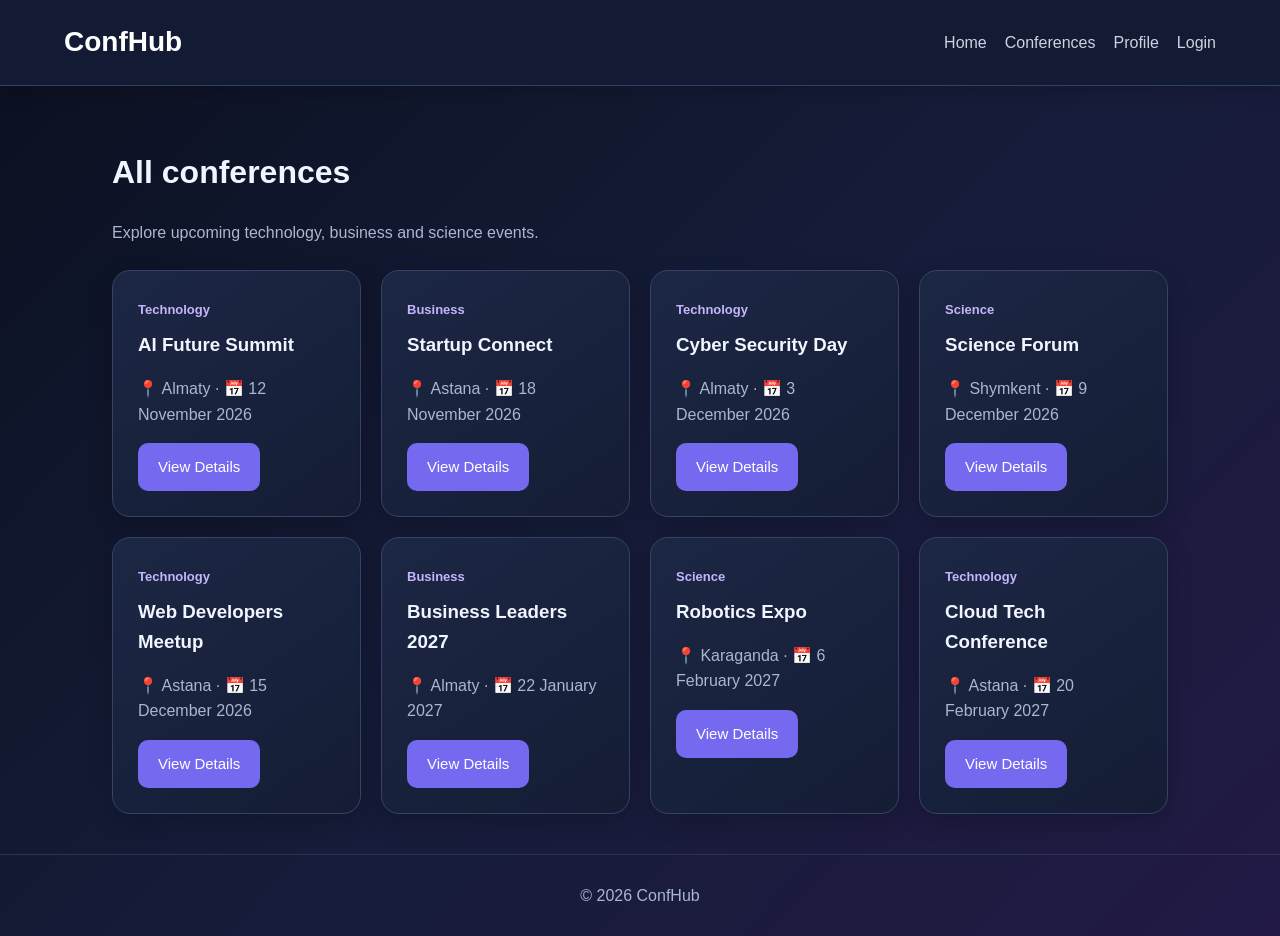
==== conferences.html @ 29833902 "commit 1" ====
<!DOCTYPE html>
<html lang="en">

<head>
    <meta charset="UTF-8">
    <meta name="viewport" content="width=device-width, initial-scale=1.0">
    <title>Conferences | ConfHub</title>
    <link rel="stylesheet" href="css/style.css">
</head>

<body>

    <header>
        <a class="logo" href="index.html">ConfHub</a>

        <nav>
            <a href="index.html">Home</a>
            <a href="conferences.html">Conferences</a>
            <a href="profile.html">Profile</a>
            <a href="login.html">Login</a>
        </nav>
    </header>

    <main>

        <h1>All conferences</h1>

        <p class="muted">
            Explore upcoming technology, business and science events.
        </p>

        <div class="cards">

            <article class="card">
                <span class="tag">Technology</span>

                <h3>AI Future Summit</h3>

                <p class="muted">
                    📍 Almaty · 📅 12 November 2026
                </p>

                <a class="btn" href="details.html">
                    View Details
                </a>
            </article>

            <article class="card">
                <span class="tag">Business</span>

                <h3>Startup Connect</h3>

                <p class="muted">
                    📍 Astana · 📅 18 November 2026
                </p>

                <a class="btn" href="details.html">
                    View Details
                </a>
            </article>

            <article class="card">
                <span class="tag">Technology</span>

                <h3>Cyber Security Day</h3>

                <p class="muted">
                    📍 Almaty · 📅 3 December 2026
                </p>

                <a class="btn" href="details.html">
                    View Details
                </a>
            </article>

            <article class="card">
                <span class="tag">Science</span>

                <h3>Science Forum</h3>

                <p class="muted">
                    📍 Shymkent · 📅 9 December 2026
                </p>

                <a class="btn" href="details.html">
                    View Details
                </a>
            </article>

            <article class="card">
                <span class="tag">Technology</span>

                <h3>Web Developers Meetup</h3>

                <p class="muted">
                    📍 Astana · 📅 15 December 2026
                </p>

                <a class="btn" href="details.html">
                    View Details
                </a>
            </article>

            <article class="card">
                <span class="tag">Business</span>

                <h3>Business Leaders 2027</h3>

                <p class="muted">
                    📍 Almaty · 📅 22 January 2027
                </p>

                <a class="btn" href="details.html">
                    View Details
                </a>
            </article>

            <article class="card">
                <span class="tag">Science</span>

                <h3>Robotics Expo</h3>

                <p class="muted">
                    📍 Karaganda · 📅 6 February 2027
                </p>

                <a class="btn" href="details.html">
                    View Details
                </a>
            </article>

            <article class="card">
                <span class="tag">Technology</span>

                <h3>Cloud Tech Conference</h3>

                <p class="muted">
                    📍 Astana · 📅 20 February 2027
                </p>

                <a class="btn" href="details.html">
                    View Details
                </a>
            </article>

        </div>

    </main>

    <footer>
        © 2026 ConfHub
    </footer>

</body>
</html>
---- css/style.css ----
*{
  box-sizing:border-box
}
/* боди мы тут делаем фон градиент*/
body {
    margin: 0;
    font-family: Arial, sans-serif;
    color: #f1f5ff;
    line-height: 1.6;

    background: linear-gradient(
        135deg,
        #0b1020,
        #151c38,
        #221a45
    );

    min-height: 100vh;
}

/* хедер */
header {
    display: flex;
    justify-content: space-between;
    align-items: center;
    gap: 15px;

    padding: 20px 5%;

    background: rgba(20, 27, 52, 0.95);
    border-bottom: 1px solid #343e65;
    box-shadow: 0 4px 20px rgba(0, 0, 0, 0.2);
}

nav a {
    color: #cbd5e1;
    text-decoration: none;
    font-weight: 500;
    transition: 0.3s;
}

nav a:hover {
    color: #a78bfa;
}

.logo {
    font-size: 28px;
    font-weight: bold;
    color: #ffffff;
}
/* конец хедера */

a{
  color:#a5b4fc;
  text-decoration:none
}

nav{
  display:flex;
  gap:18px;
  flex-wrap:wrap
}

main{
  max-width:1100px;
  margin:auto;
  padding:40px 22px;
  min-height:75vh
}

.hero{
  padding:70px 35px;
  border-radius:20px;
  background:linear-gradient(120deg,#283568,#502b8b);
  margin-bottom:42px
}

.hero h1{
  font-size:clamp(32px,5vw,52px);
  max-width:650px;
  margin:0
}

.hero p{
  margin-bottom:30px;
  color:#e0e7ff
}

.btn{
  display:inline-block;
  border:0;
  border-radius:10px;
  padding:12px 20px;
  background:#7569ef;
  color:white;
  cursor:pointer;
  font-size:15px
}

.btn:hover{
  background:#5d50d6
}

.cards{
  display:grid;
  grid-template-columns:repeat(auto-fit,minmax(240px,1fr));
  gap:20px;
  margin-top:25px
}

/* Карточки*/
.card {
    background: linear-gradient(145deg, #1c2744, #151d35);
    border: 1px solid #364267;
    border-radius: 18px;
    padding: 25px;

    box-shadow: 0 8px 25px rgba(0, 0, 0, 0.2);
    transition: 0.3s;
}

.card:hover {
    transform: translateY(-7px);
    border-color: #8875f5;
    box-shadow: 0 15px 35px rgba(105, 80, 220, 0.25);
}

.card h3{
  margin:8px 0
}

.tag{
  color:#c4b5fd;
  font-size:13px;
  font-weight:bold
}

.muted{
  color:#aab7d0
}

.filters{
  display:flex;
  gap:12px;
  flex-wrap:wrap
}

input,select{
  background:#0d162b;
  color:white;
  border:1px solid #46536e;
  border-radius:9px;
  padding:12px;
  font:inherit;
  max-width:100%
}

.filters input{
  flex:1;
  min-width:200px
}

.panel{
  max-width:460px;
  margin:25px auto
}

.panel label{
  display:block;
  margin:14px 0
}

.message{
  color:#fda4af
}

.success{
  color:#86efac
}

.detail{
  max-width:760px
}

.schedule{
  padding:15px 20px;
  background:#10192e;
  border-radius:10px;
  margin:20px 0
}

footer{
  text-align:center;
  padding:28px;
  color:#aab7d0;
  border-top:1px solid #29344e
}


/* логин и рега */
.panel {
    background: #1b2440;
    border: 1px solid #3c4770;
    border-radius: 20px;
    padding: 35px;
    box-shadow: 0 12px 35px rgba(0, 0, 0, 0.25);
}

.panel h1 {
    text-align: center;
    margin-bottom: 30px;
}

.panel input {
    background: #10182d;
    border: 1px solid #485477;
    border-radius: 10px;
    padding: 13px;
    color: white;
    transition: 0.3s;
    display: block;
    width: 100%;
    margin-top: 5px;
}

.panel input:focus {
    outline: none;
    border-color: #a78bfa;
    box-shadow: 0 0 0 3px rgba(167, 139, 250, 0.15);
}

@media(max-width:600px){
  header{
    padding:18px;
    align-items:flex-start;
    flex-direction:column
  }
  .hero{
    padding:40px 23px
  }
  main{
    padding:25px 16px
  }
}
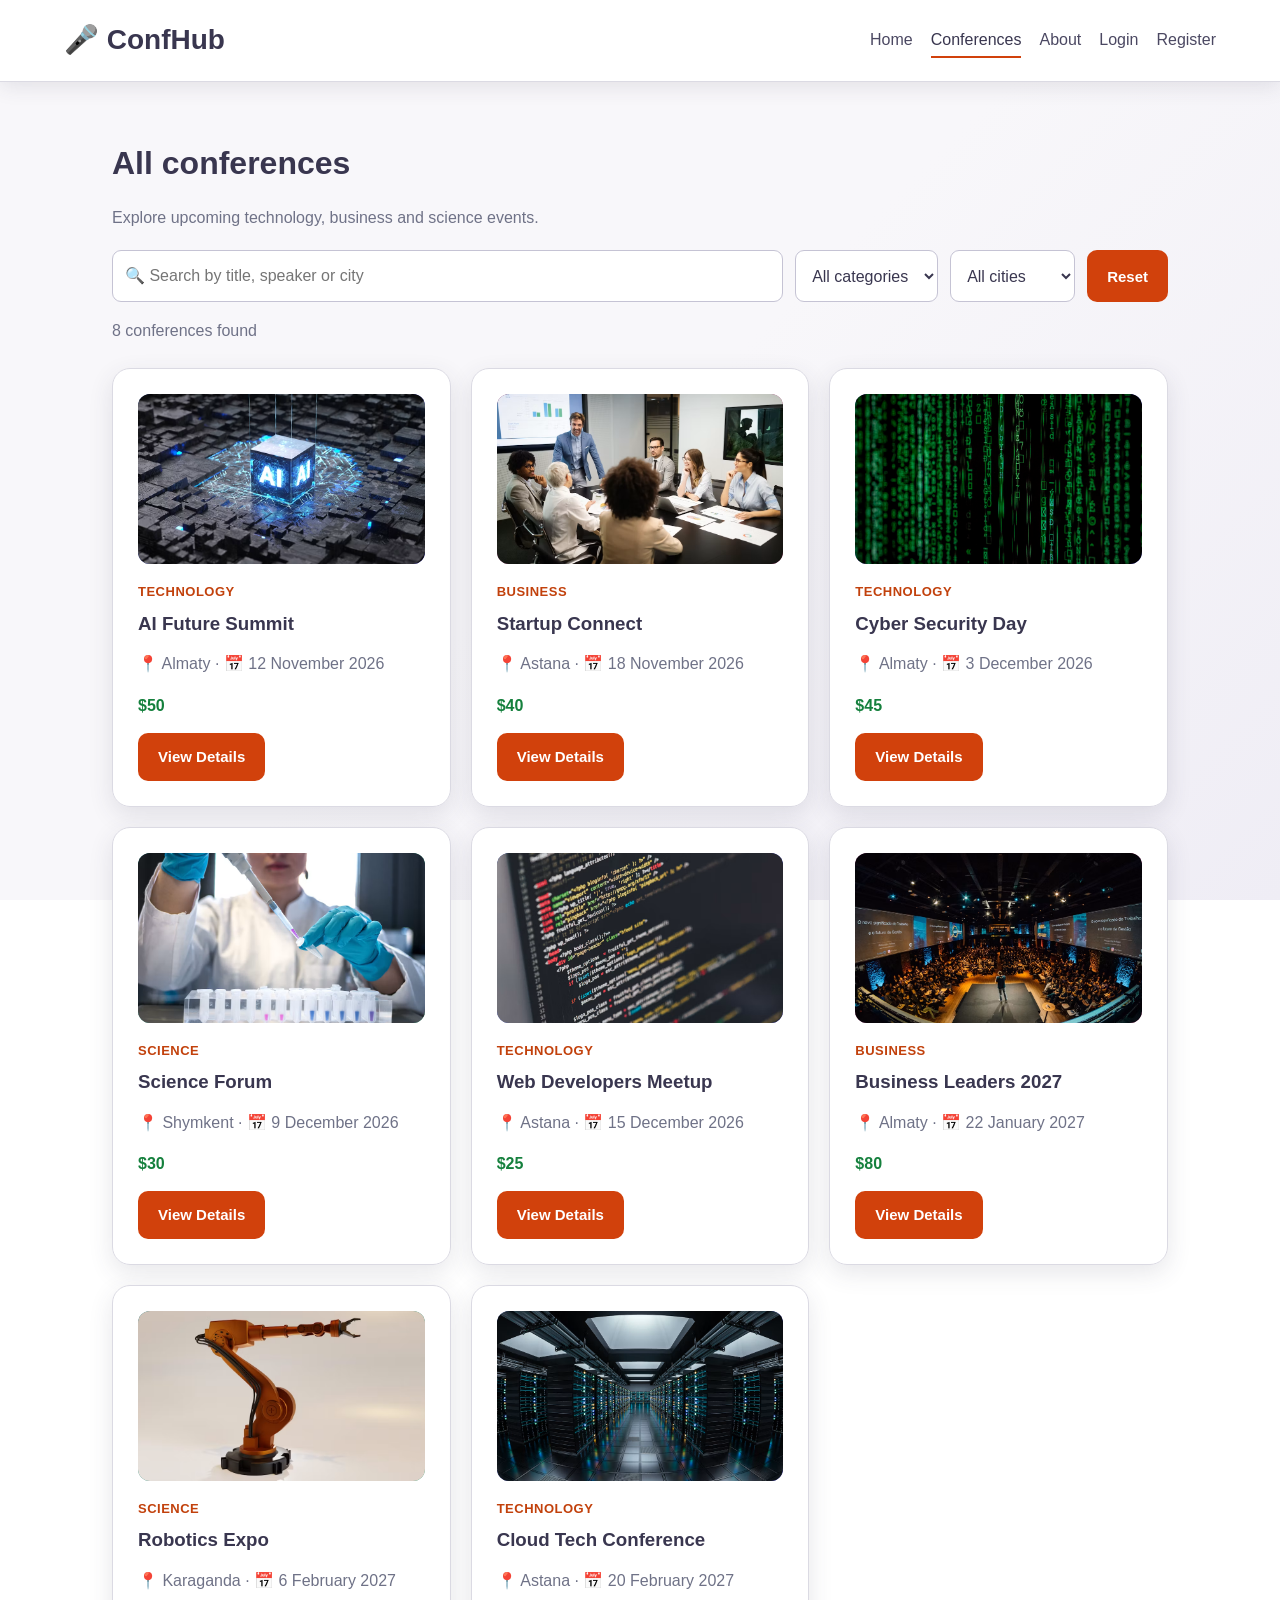
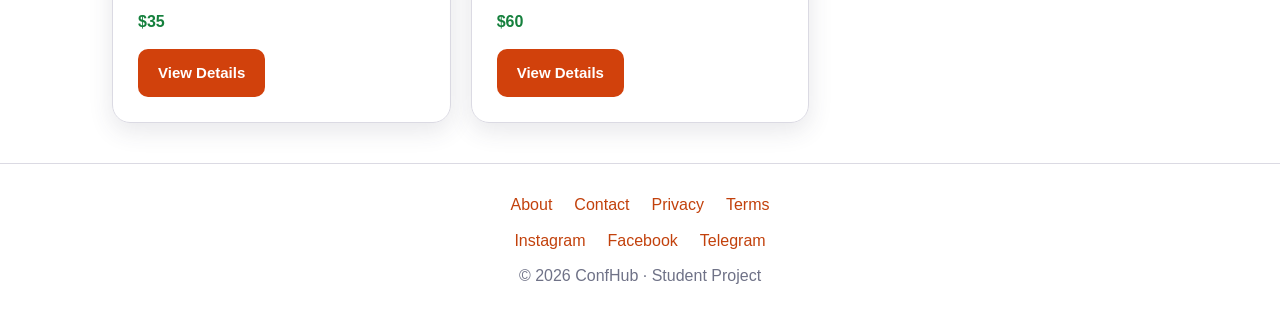
==== commit f59adfcd: "Add auth, booking, profile, admin panel, validation, photos, new design" ====
--- a/conferences.html
+++ b/conferences.html
@@ -1,156 +1,35 @@
-
 <!DOCTYPE html>
 <html lang="en">
-
 <head>
     <meta charset="UTF-8">
     <meta name="viewport" content="width=device-width, initial-scale=1.0">
     <title>Conferences | ConfHub</title>
     <link rel="stylesheet" href="css/style.css">
 </head>
-
-<body>
-
-    <header>
-        <a class="logo" href="index.html">ConfHub</a>
-
-        <nav>
-            <a href="index.html">Home</a>
-            <a href="conferences.html">Conferences</a>
-            <a href="profile.html">Profile</a>
-            <a href="login.html">Login</a>
-        </nav>
-    </header>
+<body data-page="conferences">
+    <header id="site-header"></header>
 
     <main>
+        <h1>All conferences</h1>
+        <p class="muted">Explore upcoming technology, business and science events.</p>
 
-        <h1>All conferences</h1>
+        <form class="filters" id="filters" role="search">
+            <input type="search" id="search" placeholder="🔍 Search by title, speaker or city" aria-label="Search conferences">
+            <select id="category" aria-label="Category"></select>
+            <select id="city" aria-label="City"></select>
+            <button class="btn" type="reset">Reset</button>
+        </form>
 
-        <p class="muted">
-            Explore upcoming technology, business and science events.
-        </p>
-
-        <div class="cards">
-
-            <article class="card">
-                <span class="tag">Technology</span>
-
-                <h3>AI Future Summit</h3>
-
-                <p class="muted">
-                    📍 Almaty · 📅 12 November 2026
-                </p>
-
-                <a class="btn" href="details.html">
-                    View Details
-                </a>
-            </article>
-
-            <article class="card">
-                <span class="tag">Business</span>
-
-                <h3>Startup Connect</h3>
-
-                <p class="muted">
-                    📍 Astana · 📅 18 November 2026
-                </p>
-
-                <a class="btn" href="details.html">
-                    View Details
-                </a>
-            </article>
-
-            <article class="card">
-                <span class="tag">Technology</span>
-
-                <h3>Cyber Security Day</h3>
-
-                <p class="muted">
-                    📍 Almaty · 📅 3 December 2026
-                </p>
-
-                <a class="btn" href="details.html">
-                    View Details
-                </a>
-            </article>
-
-            <article class="card">
-                <span class="tag">Science</span>
-
-                <h3>Science Forum</h3>
-
-                <p class="muted">
-                    📍 Shymkent · 📅 9 December 2026
-                </p>
-
-                <a class="btn" href="details.html">
-                    View Details
-                </a>
-            </article>
-
-            <article class="card">
-                <span class="tag">Technology</span>
-
-                <h3>Web Developers Meetup</h3>
-
-                <p class="muted">
-                    📍 Astana · 📅 15 December 2026
-                </p>
-
-                <a class="btn" href="details.html">
-                    View Details
-                </a>
-            </article>
-
-            <article class="card">
-                <span class="tag">Business</span>
-
-                <h3>Business Leaders 2027</h3>
-
-                <p class="muted">
-                    📍 Almaty · 📅 22 January 2027
-                </p>
-
-                <a class="btn" href="details.html">
-                    View Details
-                </a>
-            </article>
-
-            <article class="card">
-                <span class="tag">Science</span>
-
-                <h3>Robotics Expo</h3>
-
-                <p class="muted">
-                    📍 Karaganda · 📅 6 February 2027
-                </p>
-
-                <a class="btn" href="details.html">
-                    View Details
-                </a>
-            </article>
-
-            <article class="card">
-                <span class="tag">Technology</span>
-
-                <h3>Cloud Tech Conference</h3>
-
-                <p class="muted">
-                    📍 Astana · 📅 20 February 2027
-                </p>
-
-                <a class="btn" href="details.html">
-                    View Details
-                </a>
-            </article>
-
-        </div>
-
+        <p class="muted" id="resultCount"></p>
+        <div class="cards" id="conferenceCards"></div>
+        <p class="message" id="noResults" hidden>No conferences match your search. Try different filters.</p>
     </main>
 
-    <footer>
-        © 2026 ConfHub
-    </footer>
+    <footer id="site-footer"></footer>
 
+    <script src="js/storage.js"></script>
+    <script src="js/validation.js"></script>
+    <script src="js/auth.js"></script>
+    <script src="js/main.js"></script>
 </body>
 </html>
--- a/css/style.css
+++ b/css/style.css
@@ -1,244 +1,350 @@
-*{
-  box-sizing:border-box
-}
-/* боди мы тут делаем фон градиент*/
+/* ConfHub – main stylesheet
+   ALL colors live in the :root block below (light theme, white + orange).
+   To change the look of the whole site, change only the values inside :root. */
+:root {
+  --bg-1: #f8f7fa;
+  --bg-2: #f8f7fa;
+  --bg-3: #efedf5;
+  --text: #39364f;
+  --muted: #6f7287;
+  --link: #c2410c;
+  --accent: #d1410c;
+  --accent-hover: #b3360a;
+  --on-accent: #ffffff;
+  --header-bg: rgba(255, 255, 255, 0.96);
+  --nav-link: #4b4862;
+  --card-1: #ffffff;
+  --card-2: #ffffff;
+  --surface: #ffffff;
+  --soft: #f1eff7;
+  --field-bg: #ffffff;
+  --field-border: #c5c3d4;
+  --border: #dbdae3;
+  --shadow: rgba(57, 54, 79, 0.12);
+  --accent-glow: rgba(209, 65, 12, 0.2);
+  --focus: rgba(209, 65, 12, 0.2);
+  --ok: #15803d;
+  --warn: #a16207;
+  --bad: #b91c1c;
+  --btn-2: #e4e2ee;
+  --btn-2-hover: #d3d0e3;
+  --btn-2-text: #39364f;
+  --danger: #c62828;
+  --danger-hover: #a31f1f;
+  --hero-1: #4b3f8f;
+  --hero-2: #d1410c;
+}
+
+* { box-sizing: border-box; }
+
 body {
-    margin: 0;
-    font-family: Arial, sans-serif;
-    color: #f1f5ff;
-    line-height: 1.6;
-
-    background: linear-gradient(
-        135deg,
-        #0b1020,
-        #151c38,
-        #221a45
-    );
-
-    min-height: 100vh;
-}
-
-/* хедер */
+  margin: 0;
+  font-family: Arial, sans-serif;
+  color: var(--text);
+  line-height: 1.6;
+  background: linear-gradient(135deg, var(--bg-1), var(--bg-2), var(--bg-3));
+  background-attachment: fixed;
+  min-height: 100vh;
+  display: flex;
+  flex-direction: column;
+}
+
+a { color: var(--link); text-decoration: none; }
+a:hover { text-decoration: underline; }
+
+/* ---------- header / nav ---------- */
 header {
-    display: flex;
-    justify-content: space-between;
-    align-items: center;
-    gap: 15px;
-
-    padding: 20px 5%;
-
-    background: rgba(20, 27, 52, 0.95);
-    border-bottom: 1px solid #343e65;
-    box-shadow: 0 4px 20px rgba(0, 0, 0, 0.2);
-}
+  display: flex;
+  justify-content: space-between;
+  align-items: center;
+  gap: 15px;
+  padding: 18px 5%;
+  background: var(--header-bg);
+  border-bottom: 1px solid var(--border);
+  box-shadow: 0 4px 20px var(--shadow);
+}
+
+.logo { font-size: 28px; font-weight: bold; color: var(--text); }
+.logo:hover { text-decoration: none; }
+
+nav { display: flex; align-items: center; gap: 18px; flex-wrap: wrap; }
 
 nav a {
-    color: #cbd5e1;
-    text-decoration: none;
-    font-weight: 500;
-    transition: 0.3s;
-}
-
-nav a:hover {
-    color: #a78bfa;
-}
-
-.logo {
-    font-size: 28px;
-    font-weight: bold;
-    color: #ffffff;
-}
-/* конец хедера */
-
-a{
-  color:#a5b4fc;
-  text-decoration:none
-}
-
-nav{
-  display:flex;
-  gap:18px;
-  flex-wrap:wrap
-}
-
-main{
-  max-width:1100px;
-  margin:auto;
-  padding:40px 22px;
-  min-height:75vh
-}
-
-.hero{
-  padding:70px 35px;
-  border-radius:20px;
-  background:linear-gradient(120deg,#283568,#502b8b);
-  margin-bottom:42px
-}
-
-.hero h1{
-  font-size:clamp(32px,5vw,52px);
-  max-width:650px;
-  margin:0
-}
-
-.hero p{
-  margin-bottom:30px;
-  color:#e0e7ff
-}
-
-.btn{
-  display:inline-block;
-  border:0;
-  border-radius:10px;
-  padding:12px 20px;
-  background:#7569ef;
-  color:white;
-  cursor:pointer;
-  font-size:15px
-}
-
-.btn:hover{
-  background:#5d50d6
-}
-
-.cards{
-  display:grid;
-  grid-template-columns:repeat(auto-fit,minmax(240px,1fr));
-  gap:20px;
-  margin-top:25px
-}
-
-/* Карточки*/
+  color: var(--nav-link);
+  font-weight: 500;
+  padding: 4px 0;
+  border-bottom: 2px solid transparent;
+  transition: 0.3s;
+}
+nav a:hover { color: var(--accent); text-decoration: none; }
+nav a.active { color: var(--text); border-bottom-color: var(--accent); }
+
+.user-chip {
+  background: var(--soft);
+  border: 1px solid var(--border);
+  border-radius: 20px;
+  padding: 4px 12px;
+  font-size: 14px;
+  color: var(--text);
+}
+
+.nav-btn {
+  background: transparent;
+  color: var(--nav-link);
+  border: 1px solid var(--accent);
+  border-radius: 8px;
+  padding: 6px 14px;
+  font: inherit;
+  cursor: pointer;
+  transition: 0.3s;
+}
+.nav-btn:hover { background: var(--accent); color: var(--on-accent); }
+
+.menu-toggle {
+  display: none;
+  background: transparent;
+  color: var(--text);
+  border: 1px solid var(--field-border);
+  border-radius: 8px;
+  padding: 4px 12px;
+  font-size: 22px;
+  cursor: pointer;
+}
+
+/* ---------- layout ---------- */
+main {
+  width: 100%;
+  max-width: 1100px;
+  margin: 0 auto;
+  padding: 40px 22px;
+  flex: 1;
+}
+main.wide { max-width: 1250px; }
+
+h1, h2, h3 { line-height: 1.25; }
+.center { text-align: center; }
+.muted { color: var(--muted); }
+.small-text { font-size: 13px; }
+.message, .error { color: var(--bad); }
+.success { color: var(--ok); }
+
+/* ---------- hero (put a photo at images/hero.jpg; gradient is the fallback) ---------- */
+.hero {
+  padding: 80px 35px;
+  border-radius: 20px;
+  color: #ffffff;
+  margin-bottom: 42px;
+  background:
+    linear-gradient(rgba(8, 13, 34, 0.62), rgba(8, 13, 34, 0.62)),
+    url("../images/hero.jpg") center / cover no-repeat,
+    linear-gradient(120deg, var(--hero-1), var(--hero-2));
+}
+.hero h1 { font-size: clamp(32px, 5vw, 52px); max-width: 650px; margin: 0 0 10px; }
+.hero p { color: rgba(255, 255, 255, 0.9); margin: 0 0 20px; }
+.hero .welcome { font-weight: bold; color: #ffffff; }
+.hero .welcome:empty { display: none; }
+
+/* ---------- buttons ---------- */
+.btn {
+  display: inline-block;
+  border: 0;
+  border-radius: 10px;
+  padding: 12px 20px;
+  background: var(--accent);
+  color: var(--on-accent);
+  cursor: pointer;
+  font-size: 15px;
+  font-weight: bold;
+  font-family: inherit;
+  transition: 0.3s;
+}
+.btn:hover { background: var(--accent-hover); text-decoration: none; }
+.btn:disabled { background: var(--field-border); cursor: not-allowed; }
+.btn.secondary { background: var(--btn-2); color: var(--btn-2-text); }
+.btn.secondary:hover { background: var(--btn-2-hover); }
+.btn.danger { background: var(--danger); color: #ffffff; }
+.btn.danger:hover { background: var(--danger-hover); }
+.btn.small { padding: 6px 12px; font-size: 13px; }
+.btn.full { width: 100%; margin-top: 10px; }
+.button-row { display: flex; gap: 12px; flex-wrap: wrap; margin-top: 18px; }
+
+/* ---------- cards ---------- */
+.cards {
+  display: grid;
+  grid-template-columns: repeat(auto-fit, minmax(250px, 1fr));
+  gap: 20px;
+  margin-top: 25px;
+}
+
 .card {
-    background: linear-gradient(145deg, #1c2744, #151d35);
-    border: 1px solid #364267;
-    border-radius: 18px;
-    padding: 25px;
-
-    box-shadow: 0 8px 25px rgba(0, 0, 0, 0.2);
-    transition: 0.3s;
-}
-
-.card:hover {
-    transform: translateY(-7px);
-    border-color: #8875f5;
-    box-shadow: 0 15px 35px rgba(105, 80, 220, 0.25);
-}
-
-.card h3{
-  margin:8px 0
-}
-
-.tag{
-  color:#c4b5fd;
-  font-size:13px;
-  font-weight:bold
-}
-
-.muted{
-  color:#aab7d0
-}
-
-.filters{
-  display:flex;
-  gap:12px;
-  flex-wrap:wrap
-}
-
-input,select{
-  background:#0d162b;
-  color:white;
-  border:1px solid #46536e;
-  border-radius:9px;
-  padding:12px;
-  font:inherit;
-  max-width:100%
-}
-
-.filters input{
-  flex:1;
-  min-width:200px
-}
-
-.panel{
-  max-width:460px;
-  margin:25px auto
-}
-
-.panel label{
-  display:block;
-  margin:14px 0
-}
-
-.message{
-  color:#fda4af
-}
-
-.success{
-  color:#86efac
-}
-
-.detail{
-  max-width:760px
-}
-
-.schedule{
-  padding:15px 20px;
-  background:#10192e;
-  border-radius:10px;
-  margin:20px 0
-}
-
-footer{
-  text-align:center;
-  padding:28px;
-  color:#aab7d0;
-  border-top:1px solid #29344e
-}
-
-
-/* логин и рега */
+  background: linear-gradient(145deg, var(--card-1), var(--card-2));
+  border: 1px solid var(--border);
+  border-radius: 18px;
+  padding: 25px;
+  box-shadow: 0 8px 25px var(--shadow);
+  transition: 0.3s;
+}
+.card:hover { transform: translateY(-7px); border-color: var(--accent); box-shadow: 0 15px 35px var(--accent-glow); }
+.card h3 { margin: 8px 0; }
+section.card, form.card { margin: 22px 0; }
+section.card:hover, form.card:hover, .detail:hover, .profile-card:hover { transform: none; }
+
+.tag { color: var(--link); font-size: 13px; font-weight: bold; text-transform: uppercase; letter-spacing: 0.5px; }
+.price { color: var(--ok); font-weight: bold; margin: 6px 0 14px; }
+.price.big { font-size: 20px; }
+
+/* photo blocks: the emoji is the fallback, the <img> covers it when the file exists */
+.card-photo, .detail-photo {
+  position: relative;
+  overflow: hidden;
+  display: flex;
+  align-items: center;
+  justify-content: center;
+  border-radius: 12px;
+}
+.card-photo { height: 170px; font-size: 44px; margin-bottom: 14px; }
+.detail-photo { height: 300px; font-size: 80px; margin-bottom: 18px; }
+.card-photo img, .detail-photo img {
+  position: absolute;
+  inset: 0;
+  width: 100%;
+  height: 100%;
+  object-fit: cover;
+  transition: transform 0.4s;
+}
+.card:hover .card-photo img { transform: scale(1.06); }
+.cat-technology { background: linear-gradient(135deg, #263f8f, #4f46e5); }
+.cat-business { background: linear-gradient(135deg, #7c2d6b, #c0407a); }
+.cat-science { background: linear-gradient(135deg, #0f6b6b, #2f9e6f); }
+
+.detail { max-width: 760px; margin-left: auto; margin-right: auto; }
+.checks { list-style: none; padding: 0; margin: 8px 0; }
+.schedule { padding: 15px 20px; background: var(--soft); border: 1px solid var(--border); border-radius: 10px; margin: 20px 0; }
+.schedule p { margin: 6px 0; }
+
+/* ---------- forms ---------- */
+input, select, textarea {
+  background: var(--field-bg);
+  color: var(--text);
+  border: 1px solid var(--field-border);
+  border-radius: 9px;
+  padding: 12px;
+  font: inherit;
+  max-width: 100%;
+}
+input[readonly] { opacity: 0.7; }
+input.invalid, select.invalid, textarea.invalid { border-color: var(--bad); }
+
+.filters { display: flex; gap: 12px; flex-wrap: wrap; margin: 20px 0 10px; }
+.filters input { flex: 1; min-width: 200px; }
+
 .panel {
-    background: #1b2440;
-    border: 1px solid #3c4770;
-    border-radius: 20px;
-    padding: 35px;
-    box-shadow: 0 12px 35px rgba(0, 0, 0, 0.25);
-}
-
-.panel h1 {
-    text-align: center;
-    margin-bottom: 30px;
-}
-
-.panel input {
-    background: #10182d;
-    border: 1px solid #485477;
-    border-radius: 10px;
-    padding: 13px;
-    color: white;
-    transition: 0.3s;
-    display: block;
-    width: 100%;
-    margin-top: 5px;
-}
-
-.panel input:focus {
-    outline: none;
-    border-color: #a78bfa;
-    box-shadow: 0 0 0 3px rgba(167, 139, 250, 0.15);
-}
-
-@media(max-width:600px){
-  header{
-    padding:18px;
-    align-items:flex-start;
-    flex-direction:column
-  }
-  .hero{
-    padding:40px 23px
-  }
-  main{
-    padding:25px 16px
-  }
-}
+  max-width: 460px;
+  margin: 25px auto;
+  background: var(--surface);
+  border: 1px solid var(--border);
+  border-radius: 20px;
+  padding: 35px;
+  box-shadow: 0 12px 35px var(--shadow);
+}
+.panel h1 { text-align: center; margin-top: 0; }
+
+label { display: block; margin: 14px 0; }
+.panel input, .panel select, .panel textarea,
+.card label input, .card label select, .card label textarea {
+  display: block;
+  width: 100%;
+  margin-top: 5px;
+}
+input:focus, select:focus, textarea:focus {
+  outline: none;
+  border-color: var(--accent);
+  box-shadow: 0 0 0 3px var(--focus);
+}
+
+.field-error { display: block; color: var(--bad); font-size: 13px; margin-top: 5px; }
+.form-message { margin: 10px 0; padding: 10px 14px; border-radius: 8px; font-size: 14px; }
+.form-message:empty { display: none; }
+.form-message.error { background: rgba(239, 68, 68, 0.12); color: var(--bad); border: 1px solid var(--bad); }
+.form-message.success { background: rgba(34, 197, 94, 0.12); color: var(--ok); border: 1px solid var(--ok); }
+.form-message.info { background: var(--soft); color: var(--text); border: 1px solid var(--border); }
+.total { font-weight: bold; font-size: 18px; }
+
+.form-grid { display: grid; grid-template-columns: repeat(auto-fit, minmax(220px, 1fr)); gap: 0 18px; }
+.success-box .big-check { font-size: 56px; color: var(--ok); }
+
+/* ---------- profile ---------- */
+.profile-card { max-width: 560px; }
+.avatar {
+  width: 80px; height: 80px;
+  border-radius: 50%;
+  background: linear-gradient(135deg, var(--hero-1), var(--accent));
+  color: #ffffff;
+  display: flex; align-items: center; justify-content: center;
+  font-size: 28px; font-weight: bold;
+  margin-bottom: 10px;
+}
+.profile-card p { margin: 4px 0; }
+.edit-form { margin-top: 24px; border-top: 1px solid var(--border); padding-top: 10px; }
+
+/* ---------- tables ---------- */
+.table-wrap { overflow-x: auto; margin: 16px 0; border: 1px solid var(--border); border-radius: 12px; background: var(--surface); }
+table { width: 100%; border-collapse: collapse; min-width: 560px; }
+th, td { padding: 10px 14px; text-align: left; border-bottom: 1px solid var(--border); vertical-align: middle; }
+th { background: var(--soft); color: var(--link); font-size: 14px; }
+tr:hover td { background: rgba(127, 127, 127, 0.08); }
+td select { padding: 6px 8px; }
+.actions { white-space: nowrap; }
+
+.badge { padding: 3px 10px; border-radius: 12px; font-size: 13px; font-weight: bold; }
+.badge.confirmed { background: rgba(34, 197, 94, 0.16); color: var(--ok); }
+.badge.pending { background: rgba(234, 179, 8, 0.18); color: var(--warn); }
+.badge.cancelled { background: rgba(239, 68, 68, 0.16); color: var(--bad); }
+
+/* ---------- admin ---------- */
+.admin { display: grid; grid-template-columns: 210px 1fr; gap: 24px; align-items: start; }
+.admin-menu { display: flex; flex-direction: column; gap: 8px; background: var(--surface); border: 1px solid var(--border); border-radius: 16px; padding: 14px; }
+.admin-menu button {
+  background: transparent; color: var(--nav-link); border: 0; border-radius: 10px;
+  padding: 11px 14px; text-align: left; font: inherit; cursor: pointer; transition: 0.3s;
+}
+.admin-menu button:hover { background: var(--soft); }
+.admin-menu button.active { background: var(--accent); color: var(--on-accent); }
+.admin-content h2 { margin-top: 0; }
+.toolbar { display: flex; justify-content: space-between; align-items: center; gap: 12px; flex-wrap: wrap; }
+.stat { text-align: center; }
+.stat strong { display: block; font-size: 34px; color: var(--text); }
+
+/* ---------- footer ---------- */
+footer { text-align: center; padding: 28px 16px; color: var(--muted); border-top: 1px solid var(--border); background: var(--header-bg); }
+.footer-links { display: flex; justify-content: center; gap: 22px; flex-wrap: wrap; margin-bottom: 10px; }
+footer p { margin: 8px 0 0; }
+
+/* ---------- tablet ---------- */
+@media (max-width: 1024px) {
+  main { padding: 32px 18px; }
+  .hero { padding: 60px 28px; }
+  .admin { grid-template-columns: 180px 1fr; }
+}
+
+/* ---------- mobile menu + small tablet ---------- */
+@media (max-width: 860px) {
+  header { flex-wrap: wrap; }
+  .menu-toggle { display: block; }
+  nav { display: none; width: 100%; flex-direction: column; align-items: flex-start; gap: 10px; padding-top: 10px; }
+  nav.open { display: flex; }
+  .admin { grid-template-columns: 1fr; }
+  .admin-menu { flex-direction: row; flex-wrap: wrap; }
+}
+
+/* ---------- phone ---------- */
+@media (max-width: 600px) {
+  main { padding: 24px 14px; }
+  .hero { padding: 42px 22px; }
+  .panel { padding: 24px 18px; }
+  .filters select, .filters .btn { flex: 1; }
+  .card-photo { height: 150px; }
+  .detail-photo { height: 190px; font-size: 56px; }
+  .logo { font-size: 24px; }
+  .toolbar .btn { width: 100%; }
+}
